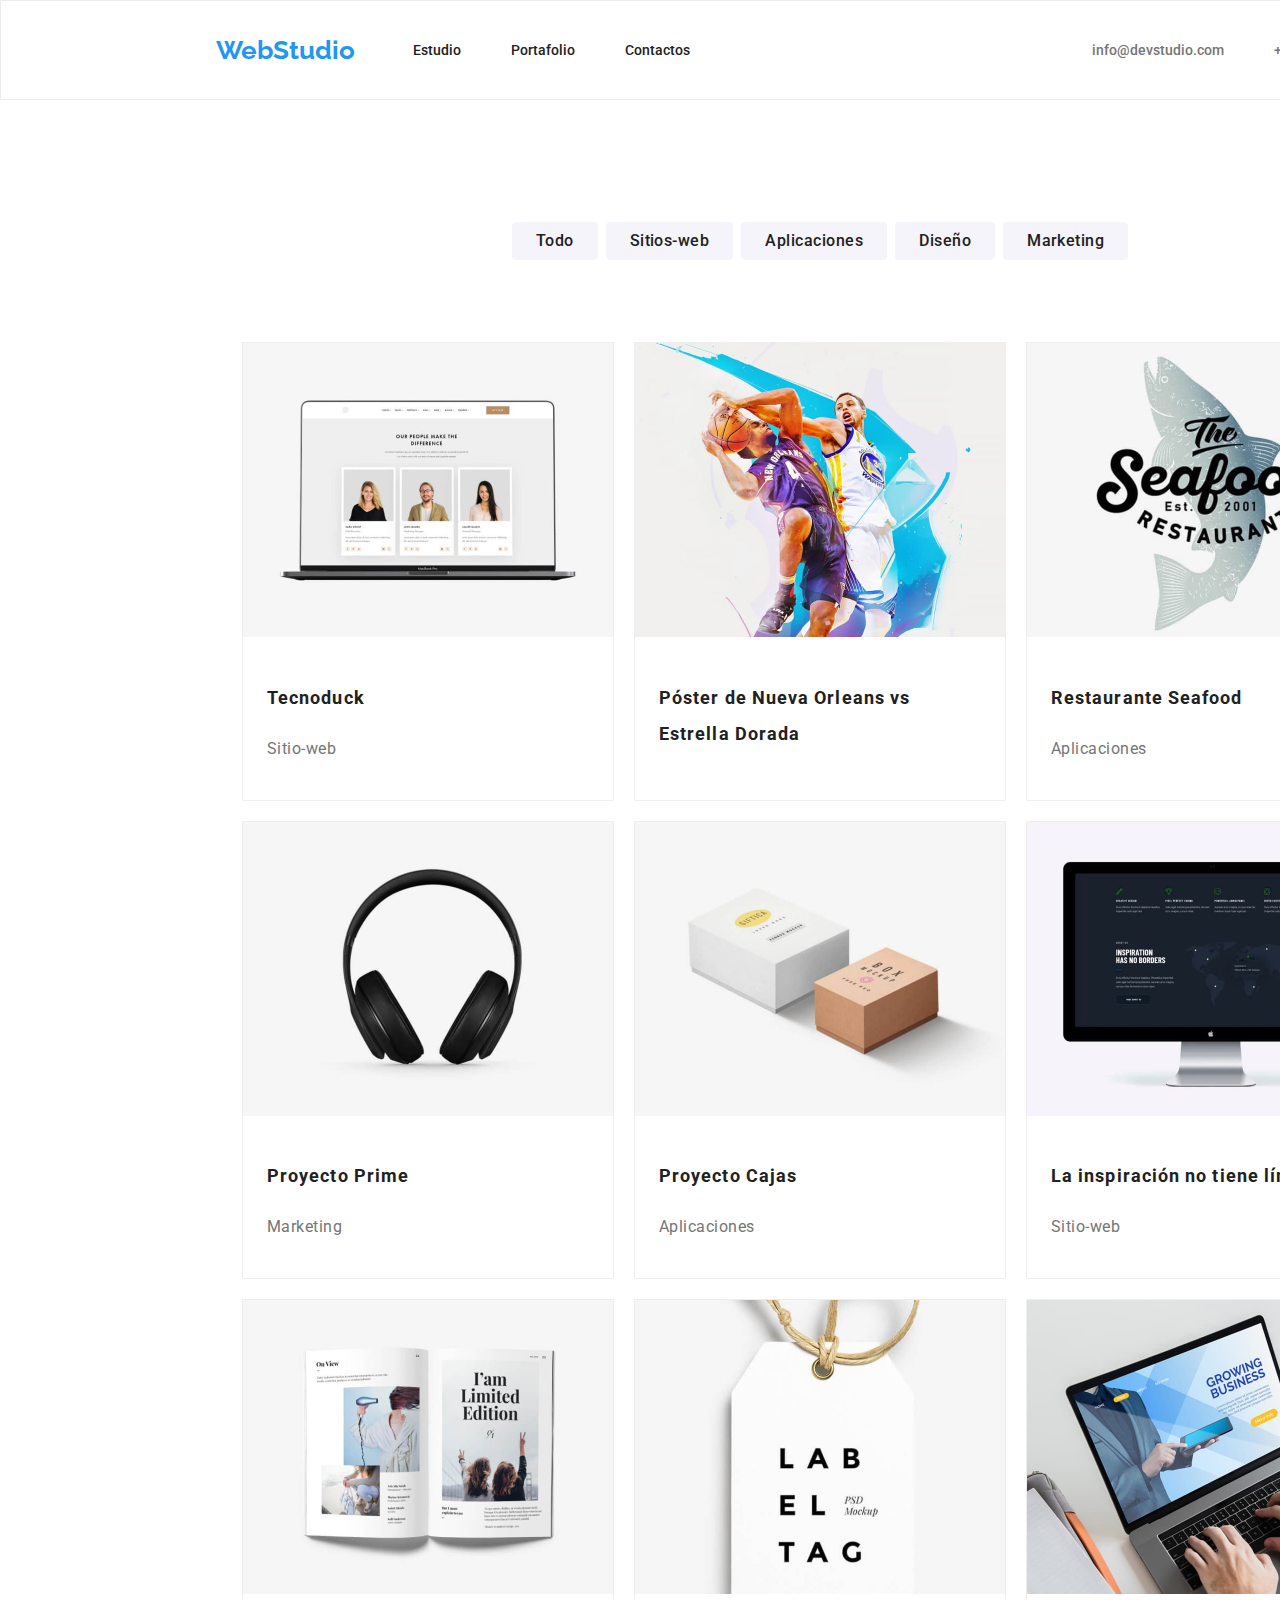
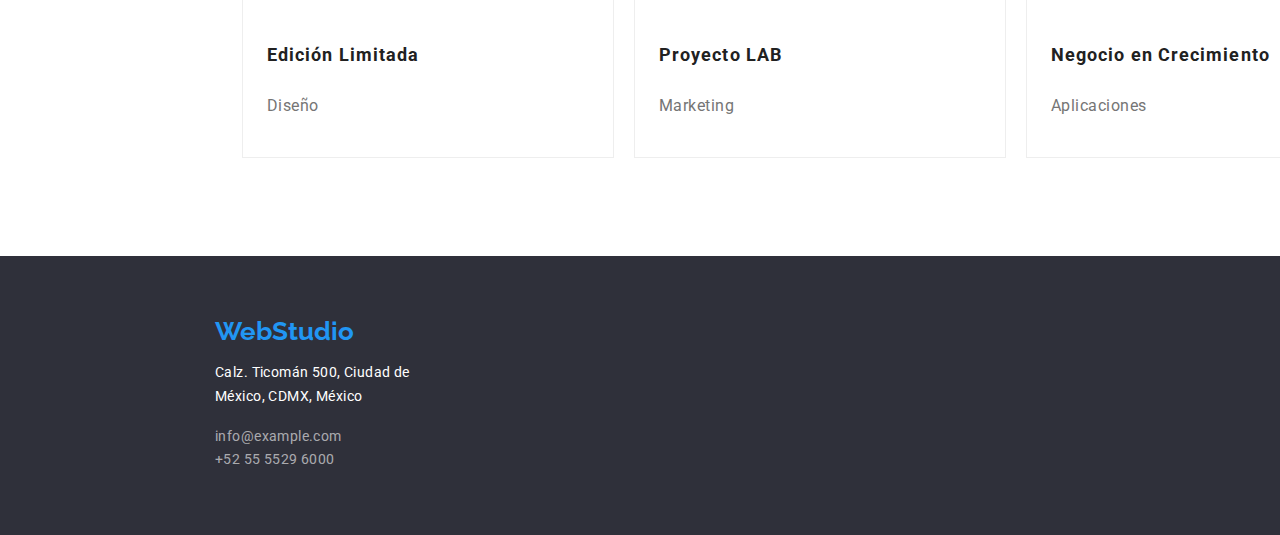
==== portfolio.html @ d48efc92 "Versión inicial con estilos geometría" ====
<!DOCTYPE html>
<html lang="es">
  <head>
    <meta charset="UTF-8" />
    <meta http-equiv="X-UA-Compatible" content="IE=edge" />
    <meta name="viewport" content="width=device-width, initial-scale=1.0" />
    <title>Portafolio</title>
    <!-- Normalizador de estilos -->
    <link
      rel="stylesheet"
      href="https://cdnjs.cloudflare.com/ajax/libs/modern-normalize/1.0.0/modern-normalize.min.css"
    />
    <link rel="stylesheet" href="./css/styles.css" />
    <link
      href="https://fonts.googleapis.com/css2?family=Raleway:ital,wght@0,700;1,700&family=Roboto:ital,wght@0,400;0,500;0,700;0,900;1,400;1,500;1,700;1,900&display=swap"
      rel="stylesheet"
    />
  </head>

  <body>
    <div class="container">
      <header class="header-section">
        <!-- Encabezado de la página -->
        <a class="logo" href="/">WebStudio</a>
        <nav>
          <!-- Sección de navegación principal -->
          <ul class="header-list">
            <li>
              <a href="index.html">Estudio</a>
            </li>
            <li>
              <a href="portfolio.html">Portafolio</a>
            </li>
            <li>
              <a href="/contactos">Contactos</a>
            </li>
          </ul>
        </nav>
        <div>
          <!-- Sección de contactos en el encabezado -->
          <ul class="contact-list">
            <li><a href="mailto:info@devstudio.com">info@devstudio.com </a></li>
            <li><a href="tel:+525555296000">+52 55 55296000 </a></li>
          </ul>
        </div>
      </header>

      <main>
        <!-- Contenido principal del portafolio -->
        <section class="buttons-section">
          <!-- Sección de botones -->
          <ul class="buttons-section-list">
            <li>
              <button type="button">Todo</button>
            </li>
            <li>
              <button type="button">Sitios-web</button>
            </li>
            <li>
              <button type="button">Aplicaciones</button>
            </li>
            <li>
              <button type="button">Diseño</button>
            </li>
            <li>
              <button type="button">Marketing</button>
            </li>
          </ul>
        </section>
        <section class="projects-section">
          <!-- Sección de proyectos -->
          <ul class="projects-section-list">
            <li>
              <img
                src="./images/project-1.jpg"
                alt="Imagen sitio web Tecnoduck"
                width="370"
                height="294"
              />
              <p class="project-name">Tecnoduck</p>
              <p class="project-type">Sitio-web</p>
            </li>
            <li>
              <img
                src="./images/project-2.jpg"
                alt="Póster de Nueva Orleans vs Estrella Dorada"
                width="370"
                height="294"
              />
              <p class="project-name">
                Póster de Nueva Orleans vs <br />
                Estrella Dorada
              </p>
            </li>
            <li>
              <img
                src="./images/project-3.jpg"
                alt="Logo Restaurante Seafood"
                width="370"
                height="294"
              />
              <p class="project-name">Restaurante Seafood</p>
              <p class="project-type">Aplicaciones</p>
            </li>
            <li>
              <img
                src="./images/project-4.jpg"
                alt="Imagen audífonos"
                width="370"
                height="294"
              />
              <p class="project-name">Proyecto Prime</p>
              <p class="project-type">Marketing</p>
            </li>
            <li>
              <img
                src="./images/project-5.jpg"
                alt="Imagen caja blanca y caja café"
                width="370"
                height="294"
              />
              <p class="project-name">Proyecto Cajas</p>
              <p class="project-type">Aplicaciones</p>
            </li>
            <li>
              <img
                src="./images/project-6.jpg"
                alt="Computador con sitio-web abierto"
                width="370"
                height="294"
              />
              <p class="project-name">La inspiración no tiene límites</p>
              <p class="project-type">Sitio-web</p>
            </li>
            <li>
              <img
                src="./images/project-7.jpg"
                alt="Imagen revista abierta"
                width="370"
                height="294"
              />
              <p class="project-name">Edición Limitada</p>
              <p class="project-type">Diseño</p>
            </li>
            <li>
              <img
                src="./images/project-8.jpg"
                alt="Logo Proyecto LAB"
                width="370"
                height="294"
              />
              <p class="project-name">Proyecto LAB</p>
              <p class="project-type">Marketing</p>
            </li>
            <li>
              <img
                src="./images/project-9.jpg"
                alt="Laptop con sitio web abierto"
                width="370"
                height="294"
              />
              <p class="project-name">Negocio en Crecimiento</p>
              <p class="project-type">Aplicaciones</p>
            </li>
          </ul>
        </section>
      </main>

      <footer class="footer-section">
        <!-- Pie de página -->
        <a href="/" class="logo">WebStudio</a>
        <address>
          <p class="footer-text">
            Calz. Ticomán 500, Ciudad de <br />
            México, CDMX, México <br />
          </p>
          <ul class="footer-list">
            <li><a href="mailto:info@example.com">info@example.com </a></li>
            <li><a href="tel:+525555296000">+52 55 5529 6000 </a></li>
          </ul>
        </address>
      </footer>
    </div>
  </body>
</html>
---- css/styles.css ----
*,
*::before,
*::after {
  box-sizing: border-box;
}

:root {
  --white: #ffffff;
  --black: #212121;
  --text: #757575;
  --high-lighted: #2196f3;
}

body {
  font-family: "roboto", "sans-serif";
  color: var(--text);
  background-color: var(--white);
}

.container {
  width: 1600px;
}

/* ............ */
/* Encabezado */
/* ............ */

.header-section {
  display: flex;
  align-items: center;
  justify-content: space-between;
  padding: 24px 215px;
  border: 1px solid #ececec;
}

.logo {
  text-decoration: none;
  font-family: "raleway", "sans-serif";
  font-weight: 700;
  font-size: 26px;
  line-height: 1.19;
  color: var(--high-lighted);
}

.logo:hover,
.logo:focus {
  text-decoration: underline;
}

.header-list {
  list-style: none;
  display: flex;
  margin-right: 344px;
}

.header-list a {
  text-decoration: none;
  font-weight: 500;
  font-size: 14px;
  line-height: 1.14;
  color: var(--black);
}

.header-list li:not(:last-child) {
  margin-right: 50px;
}

.header-list a:hover,
.header-list a:focus {
  color: var(--high-lighted);
}

.contact-list {
  list-style: none;
  display: flex;
}

.contact-list a {
  text-decoration: none;
  font-weight: 500;
  font-size: 14px;
  line-height: 1.14;
  color: var(--text);
}

.contact-list li:not(:last-child) {
  margin-right: 50px;
}

.contact-list a:hover,
.contact-list a:focus {
  color: var(--high-lighted);
  text-decoration: underline;
}

/* ................. */
/* Sección inicial */
/* ................. */

.initial-section {
  background-color: #2f303a;
  padding: 200px 452px;
}

.initial-section-title {
  font-weight: 900;
  font-size: 44px;
  line-height: 1.36;
  text-align: center;
  color: #ffffff;
  letter-spacing: 0.06em;
}

.initial-section-button {
  background-color: var(--high-lighted);
  box-shadow: 0px 4px 4px rgba(0, 0, 0, 0.15);
  border-radius: 4px;
  font-weight: 700;
  font-size: 16px;
  line-height: 1.88;
  text-align: center;
  letter-spacing: 0.06em;
  color: #ffffff;
  cursor: pointer;
  display: block;
  margin: 0 auto;
  padding: 10px 32px;
}

/* ................................. */
/* Sección de valores corporativos */
/* ................................. */
.about-us-section {
  padding: 94px 215px 0;
}

.about-us-titles li {
  color: var(--black);
  font-weight: 700;
  font-size: 14px;
  line-height: 1.14;
}

.about-us-section ul {
  list-style: none;
  display: flex;
}

.about-us-section li {
  width: 270px;
}

.about-us-section li:not(:last-child) {
  margin-right: 30px;
}

/* ................................. */
/* Sección de servicios */
/* ................................. */
.services-section {
  padding: 94px 215px;
}

.services-section-title {
  font-weight: 700;
  font-size: 36px;
  line-height: 1.17;
  text-align: center;
  letter-spacing: 0.03em;
  color: var(--black);
}

.services-section-list {
  list-style: none;
  display: flex;
}

.services-section-list li:not(:last-child) {
  margin-right: auto;
}

/* .................................... */
/* Sección de presentación del equipo */
/* .................................... */
.team-section {
  padding: 94px 215px;
  background-color: #f5f4fa;
}

.team-section-title {
  font-weight: 700;
  font-size: 36px;
  line-height: 1.17;
  text-align: center;
  letter-spacing: 0.03em;
  color: var(--black);
}

.team-section-list {
  list-style: none;
  display: flex;
}

.team-section-list li {
  background-color: var(--white);
}

.team-section-list li:not(:last-child) {
  margin-right: auto;
}

.team-name {
  font-size: 16px;
  font-weight: 500;
  line-height: 1.19;
  text-align: center;
  letter-spacing: 0.03em;
  color: var(--black);
}

.team-job {
  font-size: 16px;
  line-height: 1.19;
  text-align: center;
  letter-spacing: 0.03em;
}

/* .................................... */
/* Pie de página */
/* .................................... */
.footer-section {
  background-color: #2f303a;
  padding: 60px 215px 47px;
}

.footer-text {
  font-style: normal;
  font-size: 14px;
  line-height: 1.71;
  letter-spacing: 0.03em;
  color: #ffffff;
}

.footer-list a {
  font-style: normal;
  font-size: 14px;
  line-height: 1.71;
  letter-spacing: 0.03em;
  color: rgba(255, 255, 255, 0.6);
  text-decoration: none;
}

.footer-list {
  list-style: none;
  padding: 0;
}

.footer-list a:hover,
.footer-list a:focus {
  text-decoration: underline;
  color: var(--high-lighted);
}

.footer-text:hover,
.footer-text:focus {
  text-decoration: underline;
  color: var(--high-lighted);
}

/* .................................... */
/* PORTAFOLIO */
/* .................................... */
/* Seccion de botones */
/* .................................... */
.buttons-section {
  padding: 106px 215px 0;
}

.buttons-section-list {
  list-style: none;
  display: flex;
  justify-content: center;
}

.buttons-section-list li:not(:last-child) {
  margin-right: 8px;
}

.buttons-section-list button {
  font-weight: 500;
  font-size: 16px;
  line-height: 1.62;
  text-align: center;
  letter-spacing: 0.03em;
  color: var(--black);
  background: #f5f4fa;
  border-radius: 4px;
  border: 0 solid var(--white);
  padding: 6px 24px;
}

.buttons-section-list button:hover,
.buttons-section-list button:focus {
  cursor: pointer;
  background: var(--high-lighted);
  box-shadow: 0px 3px 1px rgba(0, 0, 0, 0.1), 0px 1px 2px rgba(0, 0, 0, 0.08),
    0px 2px 2px rgba(0, 0, 0, 0.12);
  border-radius: 4px;
  color: #ffffff;
}

/* .................................... */
/* Seccion de proyectos */
/* .................................... */
.projects-section {
  padding: 50px 200px 82px;
}

.projects-section-list {
  list-style: none;
  display: flex;
  flex-wrap: wrap;
  align-content: center;
  justify-content: center;
  gap: 20px;
}

.projects-section-list li {
  border: 1px solid #eeeeee;
  /* flex-basis: calc((100%-60px)/3; */
}

.project-name {
  font-weight: 700;
  font-size: 18px;
  line-height: 2;
  letter-spacing: 0.06em;
  color: var(--black);
  padding: 20px 24px 0;
}

.project-type {
  font-size: 16px;
  line-height: 1.88;
  letter-spacing: 0.03em;
  padding: 0 24px 20px;
}
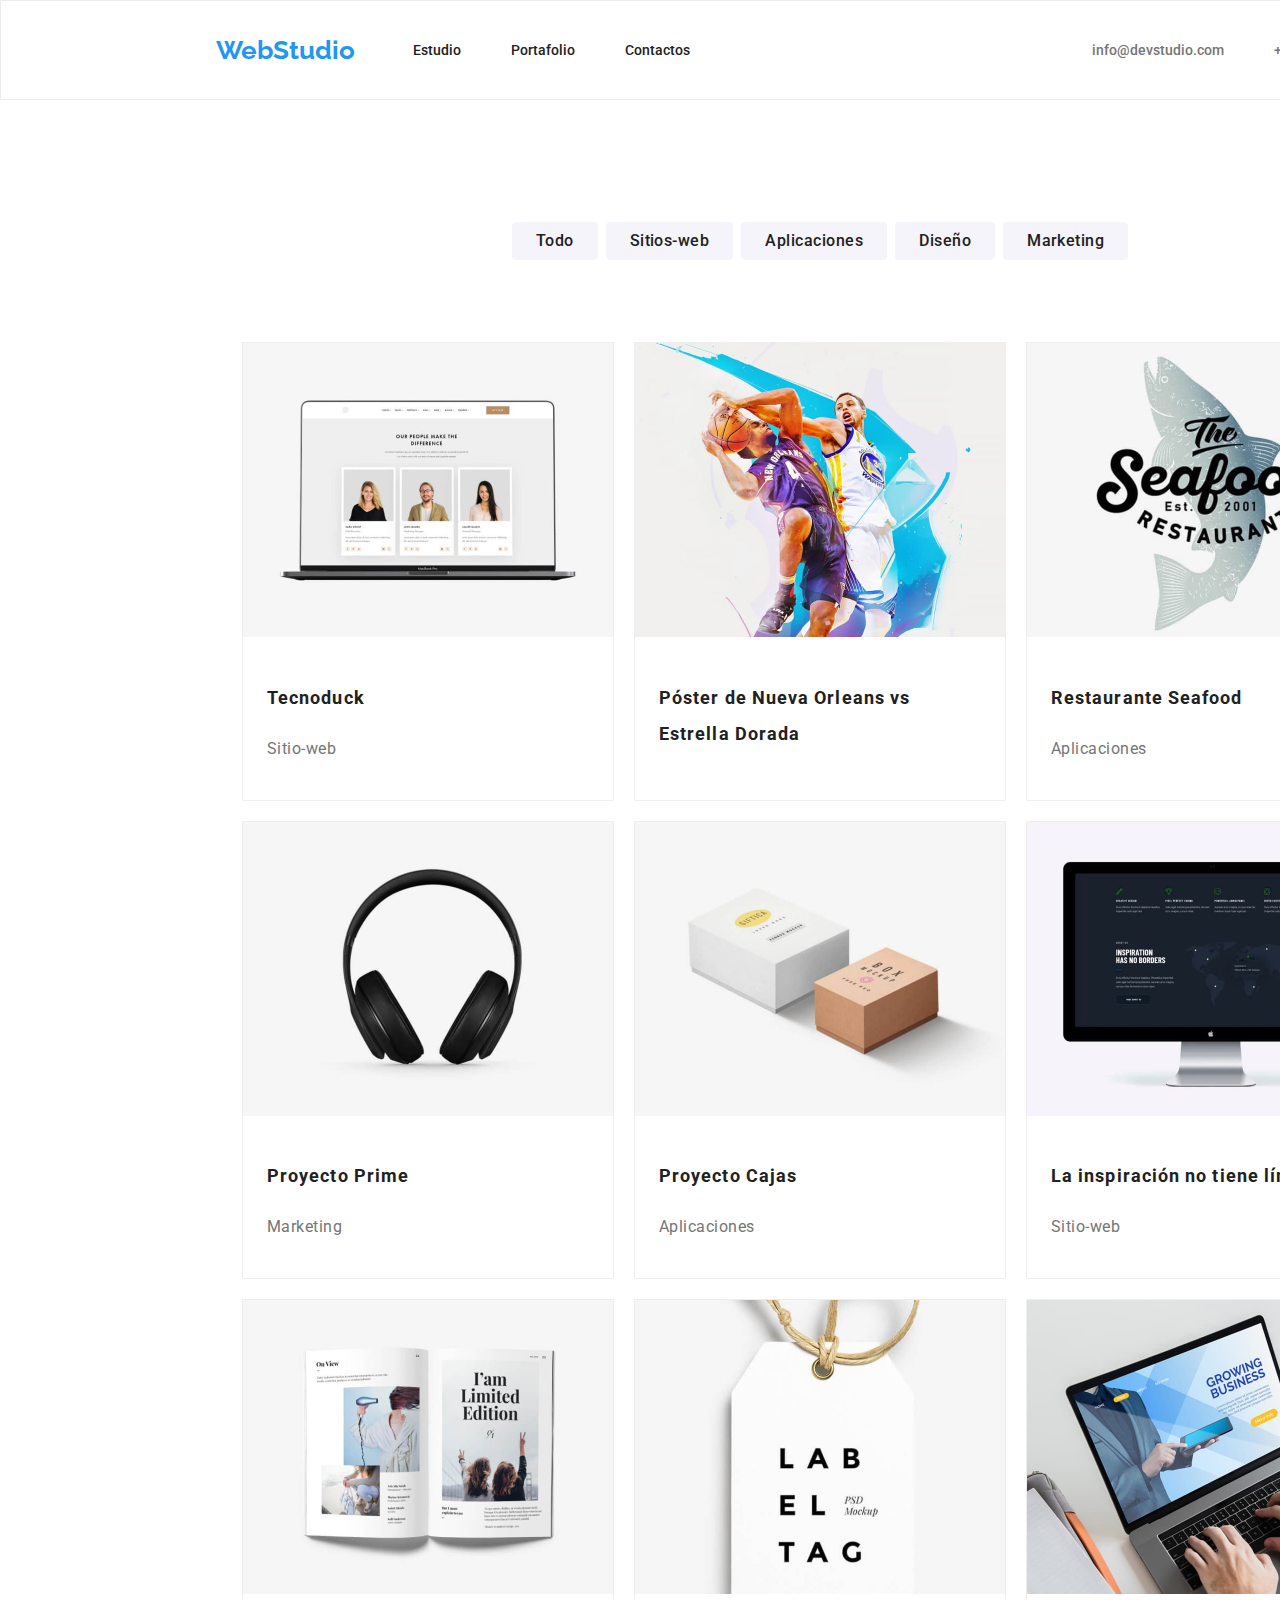
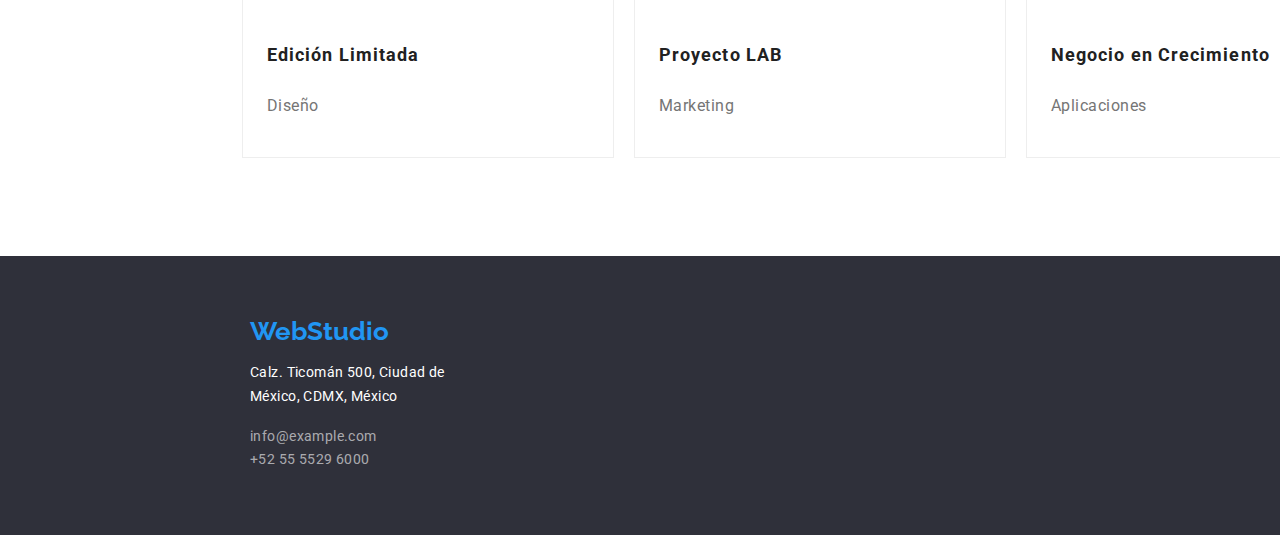
==== commit c748aded: "Se adicionan containers para envolver header, main y footer" ====
--- a/portfolio.html
+++ b/portfolio.html
@@ -18,9 +18,9 @@
   </head>
 
   <body>
-    <div class="container">
-      <header class="header-section">
-        <!-- Encabezado de la página -->
+    <header class="header-section">
+      <!-- Encabezado de la página -->
+      <div class="container headline">
         <a class="logo" href="/">WebStudio</a>
         <nav>
           <!-- Sección de navegación principal -->
@@ -43,10 +43,12 @@
             <li><a href="tel:+525555296000">+52 55 55296000 </a></li>
           </ul>
         </div>
-      </header>
+      </div>
+    </header>
 
-      <main>
-        <!-- Contenido principal del portafolio -->
+    <main>
+      <!-- Contenido principal del portafolio -->
+      <div class="container principal">
         <section class="buttons-section">
           <!-- Sección de botones -->
           <ul class="buttons-section-list">
@@ -164,10 +166,12 @@
             </li>
           </ul>
         </section>
-      </main>
+      </div>
+    </main>
 
-      <footer class="footer-section">
-        <!-- Pie de página -->
+    <footer class="footer-section">
+      <!-- Pie de página -->
+      <div class="container ending">
         <a href="/" class="logo">WebStudio</a>
         <address>
           <p class="footer-text">
@@ -179,7 +183,7 @@
             <li><a href="tel:+525555296000">+52 55 5529 6000 </a></li>
           </ul>
         </address>
-      </footer>
-    </div>
+      </div>
+    </footer>
   </body>
 </html>
--- a/css/styles.css
+++ b/css/styles.css
@@ -9,28 +9,30 @@
   --black: #212121;
   --text: #757575;
   --high-lighted: #2196f3;
+  --background: #e5e5e5;
 }
 
 body {
   font-family: "roboto", "sans-serif";
   color: var(--text);
-  background-color: var(--white);
+  background-color: var(--background);
 }
 
 .container {
   width: 1600px;
+  margin: 0 auto;
 }
 
 /* ............ */
 /* Encabezado */
 /* ............ */
-
-.header-section {
+.headline {
   display: flex;
   align-items: center;
   justify-content: space-between;
   padding: 24px 215px;
   border: 1px solid #ececec;
+  background-color: var(--white);
 }
 
 .logo {
@@ -96,6 +98,9 @@
 /* ................. */
 /* Sección inicial */
 /* ................. */
+.principal {
+  background-color: var(--white);
+}
 
 .initial-section {
   background-color: #2f303a;
@@ -228,9 +233,9 @@
 /* .................................... */
 /* Pie de página */
 /* .................................... */
-.footer-section {
+.ending {
   background-color: #2f303a;
-  padding: 60px 215px 47px;
+  padding: 60px 250px 47px;
 }
 
 .footer-text {
@@ -313,7 +318,7 @@
 /* Seccion de proyectos */
 /* .................................... */
 .projects-section {
-  padding: 50px 200px 82px;
+  padding: 50px 100px 82px;
 }
 
 .projects-section-list {
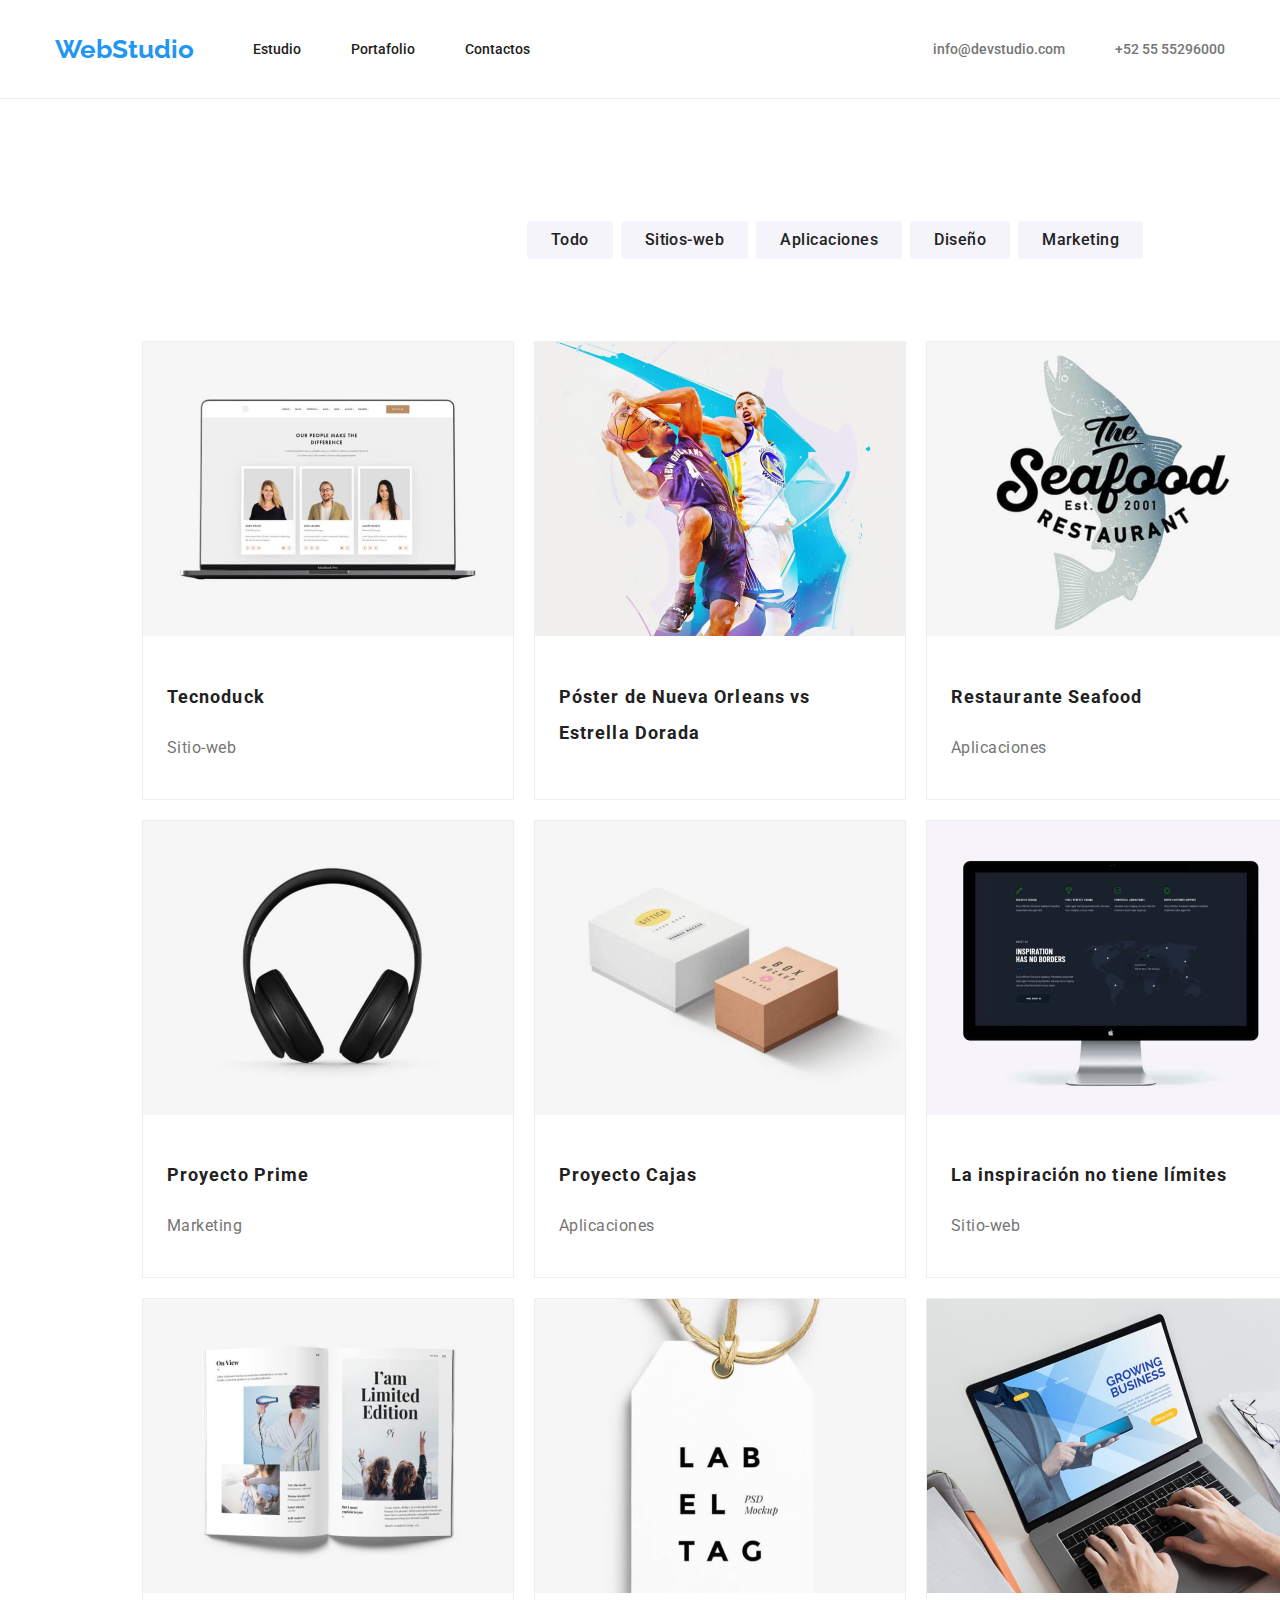
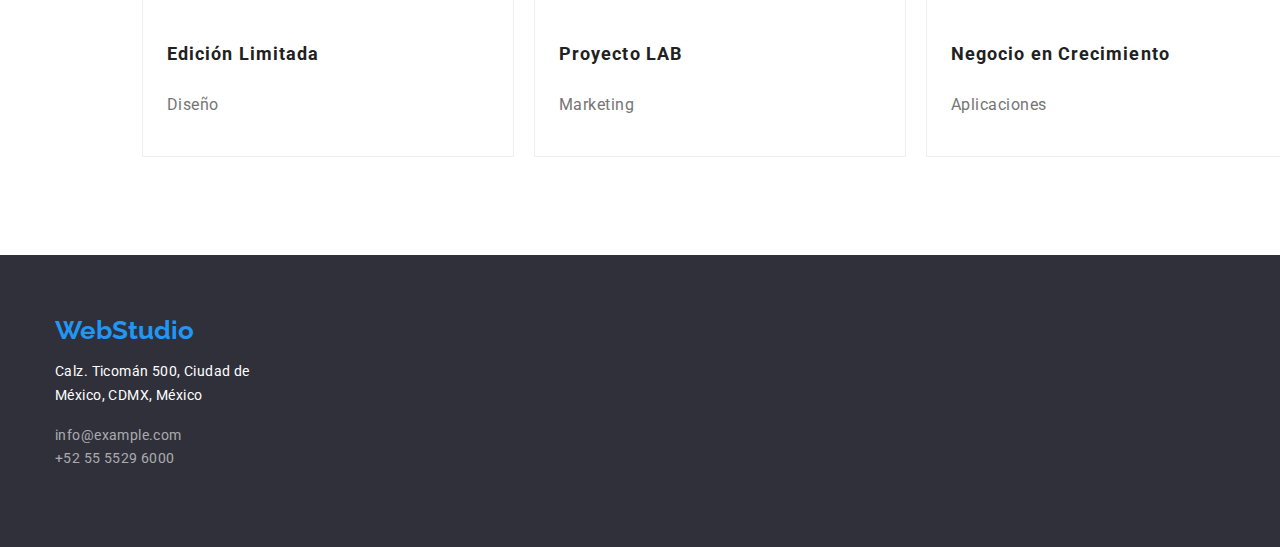
==== commit b4bd7301: "Se incluyen containers para cada una de las secciones" ====
--- a/portfolio.html
+++ b/portfolio.html
@@ -48,8 +48,8 @@
 
     <main>
       <!-- Contenido principal del portafolio -->
-      <div class="container principal">
-        <section class="buttons-section">
+      <section class="buttons-section">
+        <div class="container principal">
           <!-- Sección de botones -->
           <ul class="buttons-section-list">
             <li>
@@ -68,8 +68,10 @@
               <button type="button">Marketing</button>
             </li>
           </ul>
-        </section>
-        <section class="projects-section">
+        </div>
+      </section>
+      <section class="projects-section">
+        <div class="container">
           <!-- Sección de proyectos -->
           <ul class="projects-section-list">
             <li>
@@ -165,8 +167,8 @@
               <p class="project-type">Aplicaciones</p>
             </li>
           </ul>
-        </section>
-      </div>
+        </div>
+      </section>
     </main>
 
     <footer class="footer-section">
--- a/css/styles.css
+++ b/css/styles.css
@@ -9,30 +9,32 @@
   --black: #212121;
   --text: #757575;
   --high-lighted: #2196f3;
-  --background: #e5e5e5;
 }
 
 body {
   font-family: "roboto", "sans-serif";
   color: var(--text);
-  background-color: var(--background);
+  background-color: var(--white);
 }
 
 .container {
-  width: 1600px;
+  width: 1200px;
   margin: 0 auto;
 }
 
 /* ............ */
 /* Encabezado */
 /* ............ */
+header {
+  background-color: var(--white);
+  border-bottom: 1px solid #ececec;
+}
+
 .headline {
   display: flex;
   align-items: center;
   justify-content: space-between;
-  padding: 24px 215px;
-  border: 1px solid #ececec;
-  background-color: var(--white);
+  padding: 24px 15px;
 }
 
 .logo {
@@ -98,9 +100,6 @@
 /* ................. */
 /* Sección inicial */
 /* ................. */
-.principal {
-  background-color: var(--white);
-}
 
 .initial-section {
   background-color: #2f303a;
@@ -178,10 +177,7 @@
 .services-section-list {
   list-style: none;
   display: flex;
-}
-
-.services-section-list li:not(:last-child) {
-  margin-right: auto;
+  justify-content: space-between;
 }
 
 /* .................................... */
@@ -204,16 +200,13 @@
 .team-section-list {
   list-style: none;
   display: flex;
+  justify-content: space-between;
 }
 
 .team-section-list li {
   background-color: var(--white);
 }
 
-.team-section-list li:not(:last-child) {
-  margin-right: auto;
-}
-
 .team-name {
   font-size: 16px;
   font-weight: 500;
@@ -233,9 +226,12 @@
 /* .................................... */
 /* Pie de página */
 /* .................................... */
+footer {
+  background-color: #2f303a;
+}
+
 .ending {
-  background-color: #2f303a;
-  padding: 60px 250px 47px;
+  padding: 60px 15px;
 }
 
 .footer-text {
@@ -332,7 +328,6 @@
 
 .projects-section-list li {
   border: 1px solid #eeeeee;
-  /* flex-basis: calc((100%-60px)/3; */
 }
 
 .project-name {
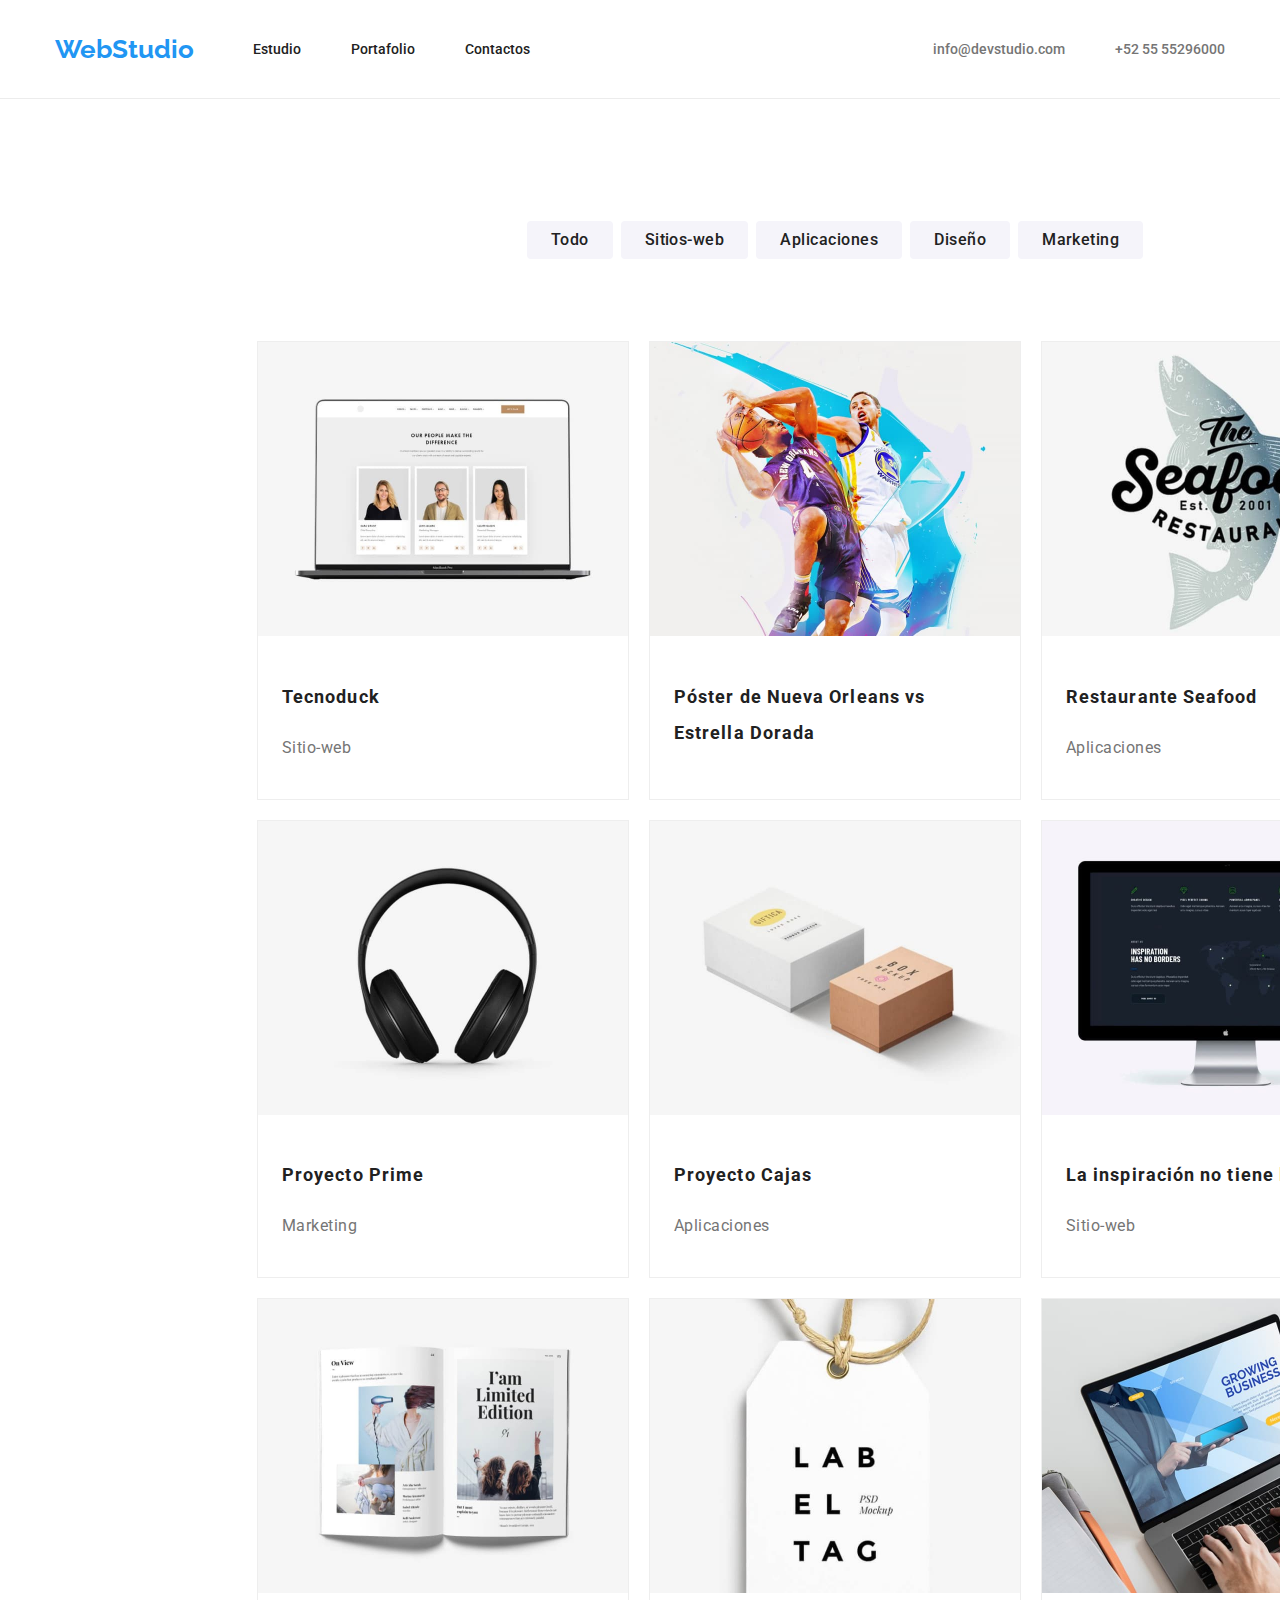
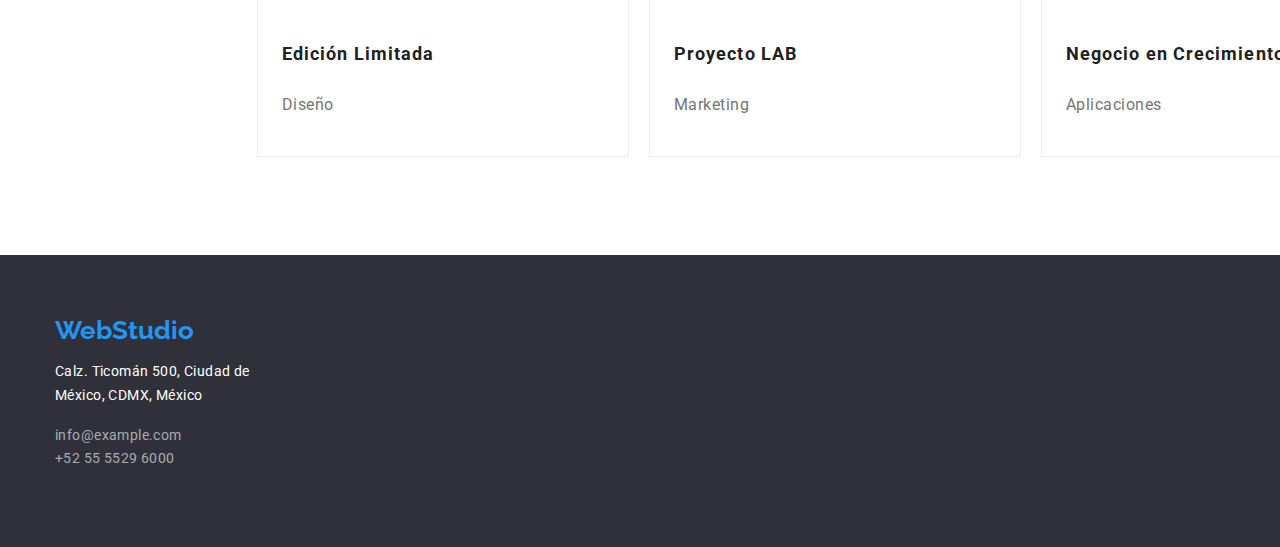
==== commit 4a256e43: "Se incluyen contenedores para todas las imagenes con texto" ====
--- a/portfolio.html
+++ b/portfolio.html
@@ -71,100 +71,118 @@
         </div>
       </section>
       <section class="projects-section">
-        <div class="container">
+        <div class="container projects">
           <!-- Sección de proyectos -->
           <ul class="projects-section-list">
             <li>
-              <img
-                src="./images/project-1.jpg"
-                alt="Imagen sitio web Tecnoduck"
-                width="370"
-                height="294"
-              />
-              <p class="project-name">Tecnoduck</p>
-              <p class="project-type">Sitio-web</p>
-            </li>
-            <li>
-              <img
-                src="./images/project-2.jpg"
-                alt="Póster de Nueva Orleans vs Estrella Dorada"
-                width="370"
-                height="294"
-              />
-              <p class="project-name">
-                Póster de Nueva Orleans vs <br />
-                Estrella Dorada
-              </p>
-            </li>
-            <li>
-              <img
-                src="./images/project-3.jpg"
-                alt="Logo Restaurante Seafood"
-                width="370"
-                height="294"
-              />
-              <p class="project-name">Restaurante Seafood</p>
-              <p class="project-type">Aplicaciones</p>
-            </li>
-            <li>
-              <img
-                src="./images/project-4.jpg"
-                alt="Imagen audífonos"
-                width="370"
-                height="294"
-              />
-              <p class="project-name">Proyecto Prime</p>
-              <p class="project-type">Marketing</p>
-            </li>
-            <li>
-              <img
-                src="./images/project-5.jpg"
-                alt="Imagen caja blanca y caja café"
-                width="370"
-                height="294"
-              />
-              <p class="project-name">Proyecto Cajas</p>
-              <p class="project-type">Aplicaciones</p>
-            </li>
-            <li>
-              <img
-                src="./images/project-6.jpg"
-                alt="Computador con sitio-web abierto"
-                width="370"
-                height="294"
-              />
-              <p class="project-name">La inspiración no tiene límites</p>
-              <p class="project-type">Sitio-web</p>
-            </li>
-            <li>
-              <img
-                src="./images/project-7.jpg"
-                alt="Imagen revista abierta"
-                width="370"
-                height="294"
-              />
-              <p class="project-name">Edición Limitada</p>
-              <p class="project-type">Diseño</p>
-            </li>
-            <li>
-              <img
-                src="./images/project-8.jpg"
-                alt="Logo Proyecto LAB"
-                width="370"
-                height="294"
-              />
-              <p class="project-name">Proyecto LAB</p>
-              <p class="project-type">Marketing</p>
-            </li>
-            <li>
-              <img
-                src="./images/project-9.jpg"
-                alt="Laptop con sitio web abierto"
-                width="370"
-                height="294"
-              />
-              <p class="project-name">Negocio en Crecimiento</p>
-              <p class="project-type">Aplicaciones</p>
+              <div>
+                <img
+                  src="./images/project-1.jpg"
+                  alt="Imagen sitio web Tecnoduck"
+                  width="370"
+                  height="294"
+                />
+                <p class="project-name">Tecnoduck</p>
+                <p class="project-type">Sitio-web</p>
+              </div>
+            </li>
+            <li>
+              <div>
+                <img
+                  src="./images/project-2.jpg"
+                  alt="Póster de Nueva Orleans vs Estrella Dorada"
+                  width="370"
+                  height="294"
+                />
+                <p class="project-name">
+                  Póster de Nueva Orleans vs <br />
+                  Estrella Dorada
+                </p>
+              </div>
+            </li>
+            <li>
+              <div>
+                <img
+                  src="./images/project-3.jpg"
+                  alt="Logo Restaurante Seafood"
+                  width="370"
+                  height="294"
+                />
+                <p class="project-name">Restaurante Seafood</p>
+                <p class="project-type">Aplicaciones</p>
+              </div>
+            </li>
+            <li>
+              <div>
+                <img
+                  src="./images/project-4.jpg"
+                  alt="Imagen audífonos"
+                  width="370"
+                  height="294"
+                />
+                <p class="project-name">Proyecto Prime</p>
+                <p class="project-type">Marketing</p>
+              </div>
+            </li>
+            <li>
+              <div>
+                <img
+                  src="./images/project-5.jpg"
+                  alt="Imagen caja blanca y caja café"
+                  width="370"
+                  height="294"
+                />
+                <p class="project-name">Proyecto Cajas</p>
+                <p class="project-type">Aplicaciones</p>
+              </div>
+            </li>
+            <li>
+              <div>
+                <img
+                  src="./images/project-6.jpg"
+                  alt="Computador con sitio-web abierto"
+                  width="370"
+                  height="294"
+                />
+                <p class="project-name">La inspiración no tiene límites</p>
+                <p class="project-type">Sitio-web</p>
+              </div>
+            </li>
+            <li>
+              <div>
+                <img
+                  src="./images/project-7.jpg"
+                  alt="Imagen revista abierta"
+                  width="370"
+                  height="294"
+                />
+                <p class="project-name">Edición Limitada</p>
+                <p class="project-type">Diseño</p>
+              </div>
+            </li>
+            <li>
+              <div>
+                <img
+                  src="./images/project-8.jpg"
+                  alt="Logo Proyecto LAB"
+                  width="370"
+                  height="294"
+                />
+                <p class="project-name">Proyecto LAB</p>
+                <p class="project-type">Marketing</p>
+              </div>
+            </li>
+            <li>
+              <div>
+                <img
+                  src="./images/project-9.jpg"
+                  alt="Laptop con sitio web abierto"
+                  width="370"
+                  height="294"
+                />
+                <p class="project-name">Negocio en Crecimiento</p>
+                <p class="project-type">Aplicaciones</p>
+              </div>
             </li>
           </ul>
         </div>
--- a/css/styles.css
+++ b/css/styles.css
@@ -314,7 +314,7 @@
 /* Seccion de proyectos */
 /* .................................... */
 .projects-section {
-  padding: 50px 100px 82px;
+  padding: 50px 215px 82px;
 }
 
 .projects-section-list {
